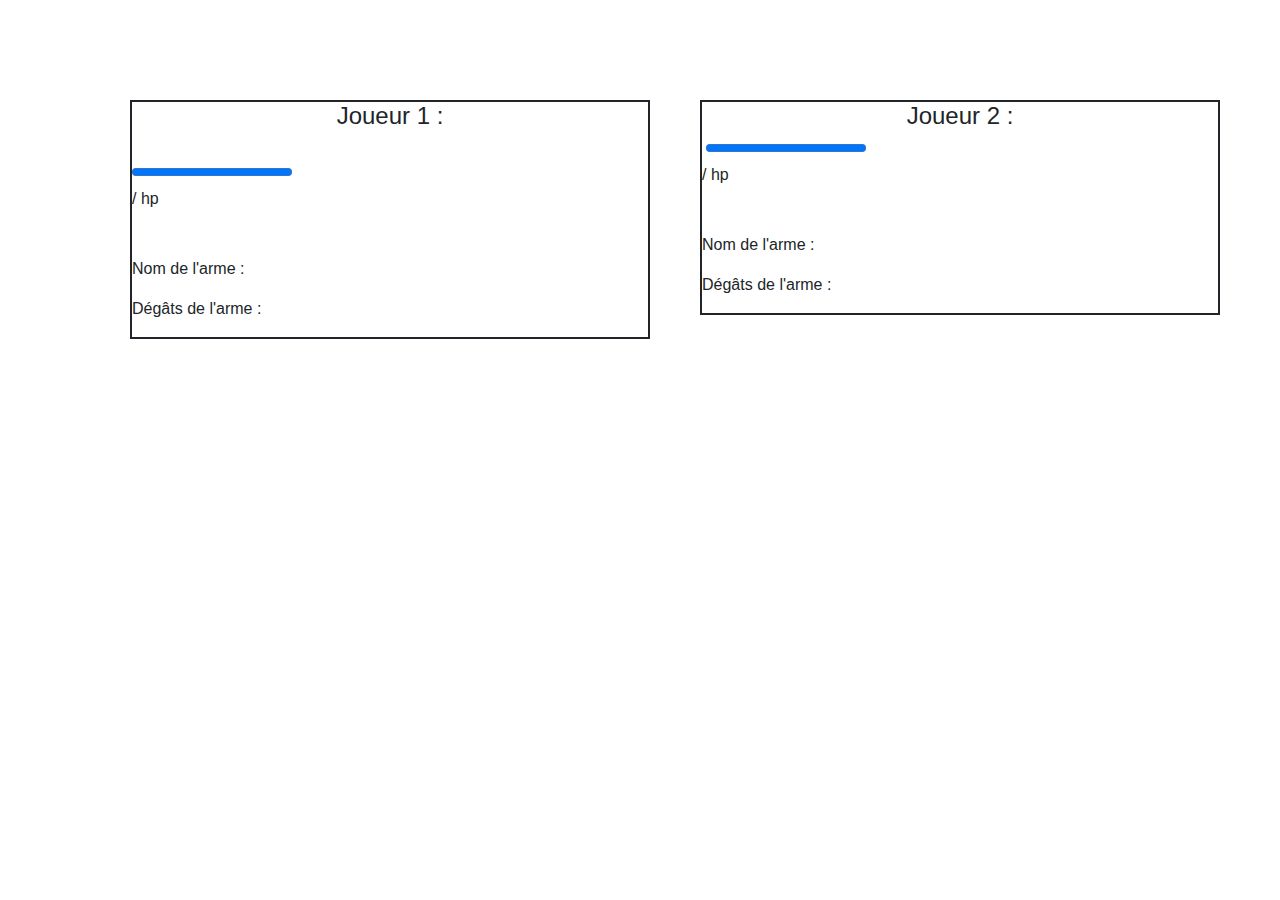
==== index.html @ 13294613 "OcrProjet6" ====
<!DOCTYPE html>
<html>
<head>
    <meta charset="utf-8"/>
    <title>Document</title>
    <link rel="stylesheet" href="styles/style.css"/>
        <link rel="stylesheet" href="https://stackpath.bootstrapcdn.com/bootstrap/4.3.1/css/bootstrap.min.css"
        integrity="sha384-ggOyR0iXCbMQv3Xipma34MD+dH/1fQ784/j6cY/iJTQUOhcWr7x9JvoRxT2MZw1T" crossorigin="anonymous">
</head>

<body>
<table>
    <tbody></tbody>
</table>
<div id='interface'>
    <div class="container">
        <div class="row">
            <div class="col-md-6 col-sm-12">
                <div id='interfaceP1'>
                    <h4 class='nom'>Joueur 1 : <span id="nameJ1"></span></h4>
                    <img id="imgPlayerJ1" src="" alt =""><br />
                    <progress max='100' value='100'></progress>
                    <p><span id="currentHpJ1"></span>/ <span id="totalHpJ1"></span> hp</p>
                    <img id="imgWeaponJ1" src="" alt="">
                    <p>Nom de l'arme : <span id="weaponNameJ1"></span></p>
                    <p>Dégâts de l'arme : <span id="weaponDamageJ1"></span></p>
                </div>
            </div>
            <div class="col-md-6 col-sm-12">
                <div id='interfaceP2'>
                    <h4 class='nom'>Joueur 2 : <span id="nameJ2"></span></h4>
                    <img id="imgPlayerJ2" src="" alt ="">
                    <progress max='100' value='100'></progress>
                    <p><span id="currentHpJ2"></span>/ <span id="totalHpJ2"></span> hp</p>
                    <img id="imgWeaponJ2" src="" alt="">
                    <p>Nom de l'arme : <span id="weaponNameJ2"></span></p>
                    <p>Dégâts de l'arme : <span id="weaponDamageJ2"></span></p>
                </div>
            </div>
        </div>
    </div>
</div>

<script
        src="https://code.jquery.com/jquery-3.2.1.min.js"
        integrity="sha256-hwg4gsxgFZhOsEEamdOYGBf13FyQuiTwlAQgxVSNgt4="
        crossorigin="anonymous"
></script>
<script src="JS/board.js" type="text/javascript"></script>
<script src="JS/player.js" type="text/javascript"></script>
<script src="JS/weapon.js" type="text/javascript"></script>
<script src="JS/fight.js" type="text/javascript"></script>
<script src="JS/main.js" type="text/javascript"></script>
</body>
</html>
---- styles/style.css ----
/***** ******/
/*   Home   */
/***** ******/
.dilucHome {
  width: 70%;
}
.razorHome {
  width: 70%;
}
/***** ******/
/*  Board   */
/***** ******/
.caseVide,
.caseObstacle {
  height: 65px;
  width: 65px;
  border: solid 2px;
  background-size: contain;
  background-repeat: no-repeat;
  text-align: center;
}
table {
  margin-top: 30px;
  margin-left: 20px;
  border-collapse: collapse;
  table-layout: fixed;
  float: left;
}
.caseObstacle {
  background-image: url("https://i.pinimg.com/originals/63/9e/e3/639ee336abefc1a6a1f40b97db9b409f.jpg");
}
.caseVide {
  background-image: url("https://i.pinimg.com/originals/4e/6c/39/4e6c395ecf5937912114f21606eac9ab.png");
}
.weaponBox {
  background-image: none;
}
.cellToClick {
  background-image: none;
  background-color: rgba(107, 204, 10, 0.774);
}
.cellToClick:hover {
  background-color: rgba(107, 204, 10, 0.349);
}

/***** ******/
/*  Player  */
/***** ******/
.Diluc {
  background-image: url("https://i.pinimg.com/564x/14/3c/ee/143cee249f14ef13091ea368ed6019d6.jpg") !important;
  background-size: cover;
  border: solid 2px;
}
.Childe {
  background-image: url("https://i.pinimg.com/474x/95/87/ae/9587aeacbe67dac6e10639677b4b635a.jpg") !important;
  background-size: cover;
  border: solid 2px;
}
.Razor {
  background-image: url("https://i.pinimg.com/564x/02/95/9b/02959b21ed97c5291e9926e3e89a5507.jpg") !important;
  background-size: cover;
  border: solid 2px;
}
.Jean {
  /* background-image: url(""); */
  background-size: cover;
  border: solid 2px;
}
.Chongyun {
  /* background-image: url(""); */
  background-size: cover;
  border: solid 2px;
}
.Xiangling {
  /* background-image: url(""); */
  background-size: cover;
  border: solid 2px;
}
.Parva {
  /* background-image: url(""); */
  background-size: cover;
  border: solid 2px;
}
/***** ******/
/*  Weapons */
/***** ******/
.ÉpéeDeNoob {
  background-image: url("https://encrypted-tbn0.gstatic.com/images?q=tbn:ANd9GcQB2zBPsUQYOlaIIhsDlZuSA325N9LfNUHD_g&usqp=CAU");
  background-size: cover;
  border: solid 2px;
}
.Ombre {
  background-image: url("https://uploadstatic.mihoyo.com/ys-obc/2020/07/17/75795471/de66a13513908e11123998c9783c6ff7_2333625586375398616.png");
  background-size: cover;
  border: solid 2px;
}
.Faucon {
  background-image: url("https://uploadstatic.mihoyo.com/ys-obc/2020/07/17/75795471/935c2d06ae29f29e51b902d131782b18_2130159045735761471.png");
  background-size: cover;
  border: solid 2px;
}
.JadeAilée {
  background-image: url("https://uploadstatic.mihoyo.com/ys-obc/2020/07/17/75795471/cda9841711c3d126c81a531a02e94953_3658752798229410879.png");
  background-size: cover;
  border: solid 2px;
}
.Dragon {
  background-image: url("https://uploadstatic.mihoyo.com/ys-obc/2020/07/17/75795471/b753959a45fc9989e39dd945e8769e4a_7246305538033198382.png");
  background-size: cover;
  border: solid 2px;
}
.VoûteAzur {
  background-image: url("https://uploadstatic.mihoyo.com/ys-obc/2020/09/17/75833613/fe7b0e7f80a4e1c9876d27b89cbc93ec_7612540813795607024.png");
  background-size: cover;
  border: solid 2px;
}
.MortDuLoup {
  background-image: url("https://uploadstatic.mihoyo.com/ys-obc/2020/07/17/75795471/22b30db150bfea372b73678157955047_2297579049732759021.png");
  background-size: cover;
  border: solid 2px;
}
.Flûte {
  background-image: url("https://uploadstatic.mihoyo.com/ys-obc/2020/07/17/75795471/cf572b27ab0c4934984f05af1307888e_8924902473808502556.png");
  background-size: cover;
  border: solid 2px;
}
/*****  ******/
/* Interface */
/*****  ******/
#interface {
  margin-left: 50px;
}
#interfaceP1,
#interfaceP2 {
  border: solid 2px;
  margin-top: 100px;
  margin-left: 20px;
}
#hpJ1 {
  margin-top: -4px;
  margin-left: 80px;
}
#imgWeaponJ1,
#imgWeaponJ2 {
  height: 100px;
  margin-top: 30px;
  margin-left: 70px;
}
#imgPlayerJ1,
#imgPlayerJ2 {
  height: 200px;
}
h4 {
  text-align: center;
}
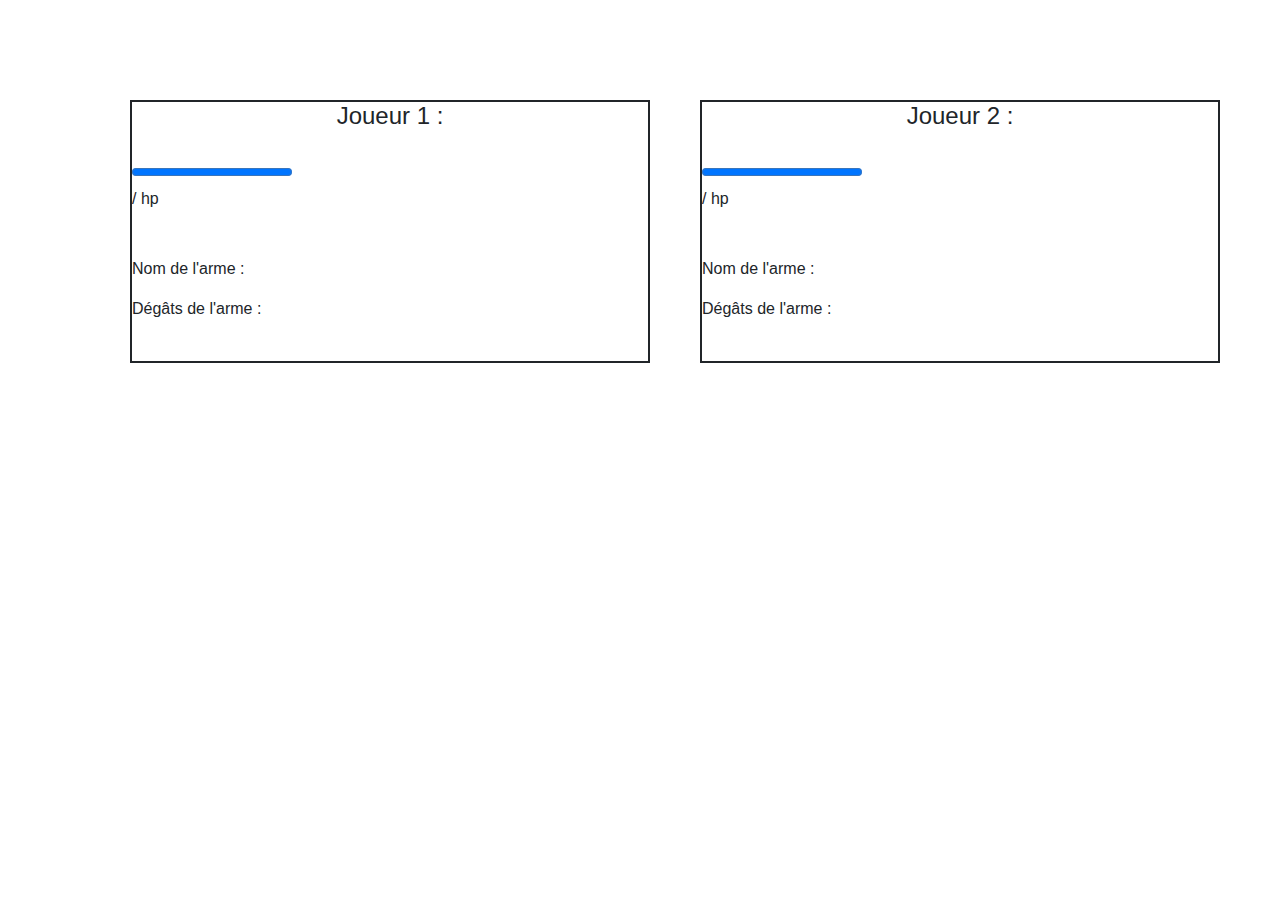
==== commit 46242b47: "OcrProjet6" ====
--- a/index.html
+++ b/index.html
@@ -23,18 +23,18 @@
                     <p><span id="currentHpJ1"></span>/ <span id="totalHpJ1"></span> hp</p>
                     <img id="imgWeaponJ1" src="" alt="">
                     <p>Nom de l'arme : <span id="weaponNameJ1"></span></p>
-                    <p>Dégâts de l'arme : <span id="weaponDamageJ1"></span></p>
+                    <p>Dégâts de l'arme : <span id="weaponDamageJ1"></span></p> <br />
                 </div>
             </div>
             <div class="col-md-6 col-sm-12">
                 <div id='interfaceP2'>
                     <h4 class='nom'>Joueur 2 : <span id="nameJ2"></span></h4>
-                    <img id="imgPlayerJ2" src="" alt ="">
+                    <img id="imgPlayerJ2" src="" alt =""><br />
                     <progress max='100' value='100'></progress>
                     <p><span id="currentHpJ2"></span>/ <span id="totalHpJ2"></span> hp</p>
                     <img id="imgWeaponJ2" src="" alt="">
                     <p>Nom de l'arme : <span id="weaponNameJ2"></span></p>
-                    <p>Dégâts de l'arme : <span id="weaponDamageJ2"></span></p>
+                    <p>Dégâts de l'arme : <span id="weaponDamageJ2"></span></p> <br />
                 </div>
             </div>
         </div>
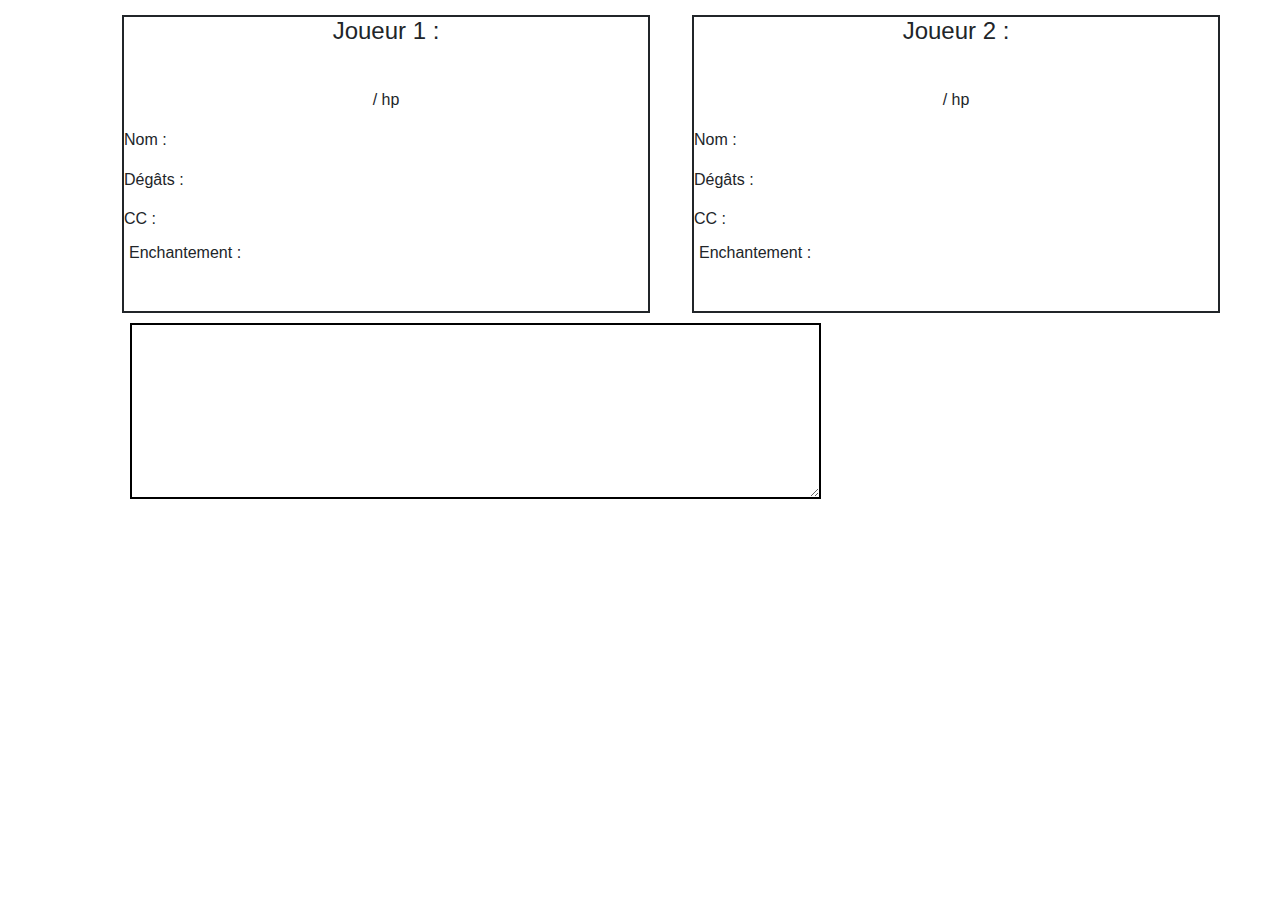
==== commit cdc1dd1f: "OcrProjet6" ====
--- a/index.html
+++ b/index.html
@@ -19,25 +19,30 @@
                 <div id='interfaceP1'>
                     <h4 class='nom'>Joueur 1 : <span id="nameJ1"></span></h4>
                     <img id="imgPlayerJ1" src="" alt =""><br />
-                    <progress max='100' value='100'></progress>
-                    <p><span id="currentHpJ1"></span>/ <span id="totalHpJ1"></span> hp</p>
+                    <p id="HpJ1"><span id="currentHpJ1"></span>/ <span id="totalHpJ1"></span> hp</p>
                     <img id="imgWeaponJ1" src="" alt="">
-                    <p>Nom de l'arme : <span id="weaponNameJ1"></span></p>
-                    <p>Dégâts de l'arme : <span id="weaponDamageJ1"></span></p> <br />
+                    <p>Nom : <br /><span id="weaponNameJ1"></span></p>
+                    <p>Dégâts : <span id="weaponDamageJ1"></span></p> <br />
+                    <p id="CCJ1">CC : <span id="criticalStrikeJ1"></span></p> <br />
+                    <p id="enchantmentJ1">Enchantement : <span id="awakeJ1"></span></p>
+                    <p id="place_btn1"></p>
                 </div>
             </div>
             <div class="col-md-6 col-sm-12">
                 <div id='interfaceP2'>
                     <h4 class='nom'>Joueur 2 : <span id="nameJ2"></span></h4>
                     <img id="imgPlayerJ2" src="" alt =""><br />
-                    <progress max='100' value='100'></progress>
-                    <p><span id="currentHpJ2"></span>/ <span id="totalHpJ2"></span> hp</p>
+                    <p id="HpJ2"><span id="currentHpJ2"></span>/ <span id="totalHpJ2"></span> hp</p>
                     <img id="imgWeaponJ2" src="" alt="">
-                    <p>Nom de l'arme : <span id="weaponNameJ2"></span></p>
-                    <p>Dégâts de l'arme : <span id="weaponDamageJ2"></span></p> <br />
+                    <p>Nom : <br /><span id="weaponNameJ2"></span></p>
+                    <p>Dégâts : <span id="weaponDamageJ2"></span></p> <br />
+                    <p id="CCJ2">CC : <span id="criticalStrikeJ2"></span></p> <br />
+                    <p id="enchantmentJ2">Enchantement : <span id="awakeJ2"></span></p>
+                    <p id="place_btn2"></p>
                 </div>
             </div>
         </div>
+        <textarea id="texte" rows="7" cols="72"></textarea>
     </div>
 </div>
 
--- a/styles/style.css
+++ b/styles/style.css
@@ -62,29 +62,30 @@
   border: solid 2px;
 }
 .Jean {
-  /* background-image: url(""); */
+  background-image: url("https://www.nautiljon.com/images/jeuxvideo_persos/00/78/jean_4587.jpg") !important;
   background-size: cover;
   border: solid 2px;
 }
 .Chongyun {
-  /* background-image: url(""); */
+  background-image: url("https://danbooru.donmai.us/data/sample/f8/1f/sample-f81f55f057067bed7f8eb128ba7ea4b0.jpg") !important;
   background-size: cover;
   border: solid 2px;
 }
 .Xiangling {
-  /* background-image: url(""); */
+  background-image: url("https://i.pinimg.com/originals/9f/89/bd/9f89bd7613917f4eb67704d3b929f1f2.jpg") !important;
   background-size: cover;
   border: solid 2px;
 }
-.Parva {
-  /* background-image: url(""); */
+.Albedo {
+  background-image: url("https://danbooru.donmai.us/data/sample/84/17/sample-8417d513eebf31a713ebc6faea6d042f.jpg") !important;
   background-size: cover;
   border: solid 2px;
 }
 /***** ******/
 /*  Weapons */
 /***** ******/
-.ÉpéeDeNoob {
+.ÉpéeDeNoob,
+.ÉpéeDeNoob1 {
   background-image: url("https://encrypted-tbn0.gstatic.com/images?q=tbn:ANd9GcQB2zBPsUQYOlaIIhsDlZuSA325N9LfNUHD_g&usqp=CAU");
   background-size: cover;
   border: solid 2px;
@@ -133,23 +134,51 @@
 #interfaceP1,
 #interfaceP2 {
   border: solid 2px;
-  margin-top: 100px;
-  margin-left: 20px;
+  margin-top: 15px;
+  margin-left: 12px;
+  padding-bottom: 30px;
 }
-#hpJ1 {
-  margin-top: -4px;
-  margin-left: 80px;
+#HpJ1,
+#HpJ2 {
+  text-align: center;
+  margin-top: 10px;
+}
+#CCJ1,
+#CCJ2 {
+  margin-top: -25px;
 }
 #imgWeaponJ1,
 #imgWeaponJ2 {
-  height: 100px;
+  height: 80px;
   margin-top: 30px;
-  margin-left: 70px;
+  margin-left: 20x;
+  float: left;
 }
 #imgPlayerJ1,
 #imgPlayerJ2 {
   height: 200px;
+  text-align: center;
 }
 h4 {
   text-align: center;
 }
+.button1 {
+  float: left;
+  margin-top: -10px;
+  margin-left: 30px;
+}
+.button2 {
+  float: right;
+  margin-top: -10px;
+  margin-right: 30px;
+}
+#enchantmentJ1,
+#enchantmentJ2 {
+  margin-top: -30px;
+  margin-left: 5px;
+}
+#texte {
+  margin-top: 10px;
+  margin-left: 20px;
+  border: solid 2px black;
+}
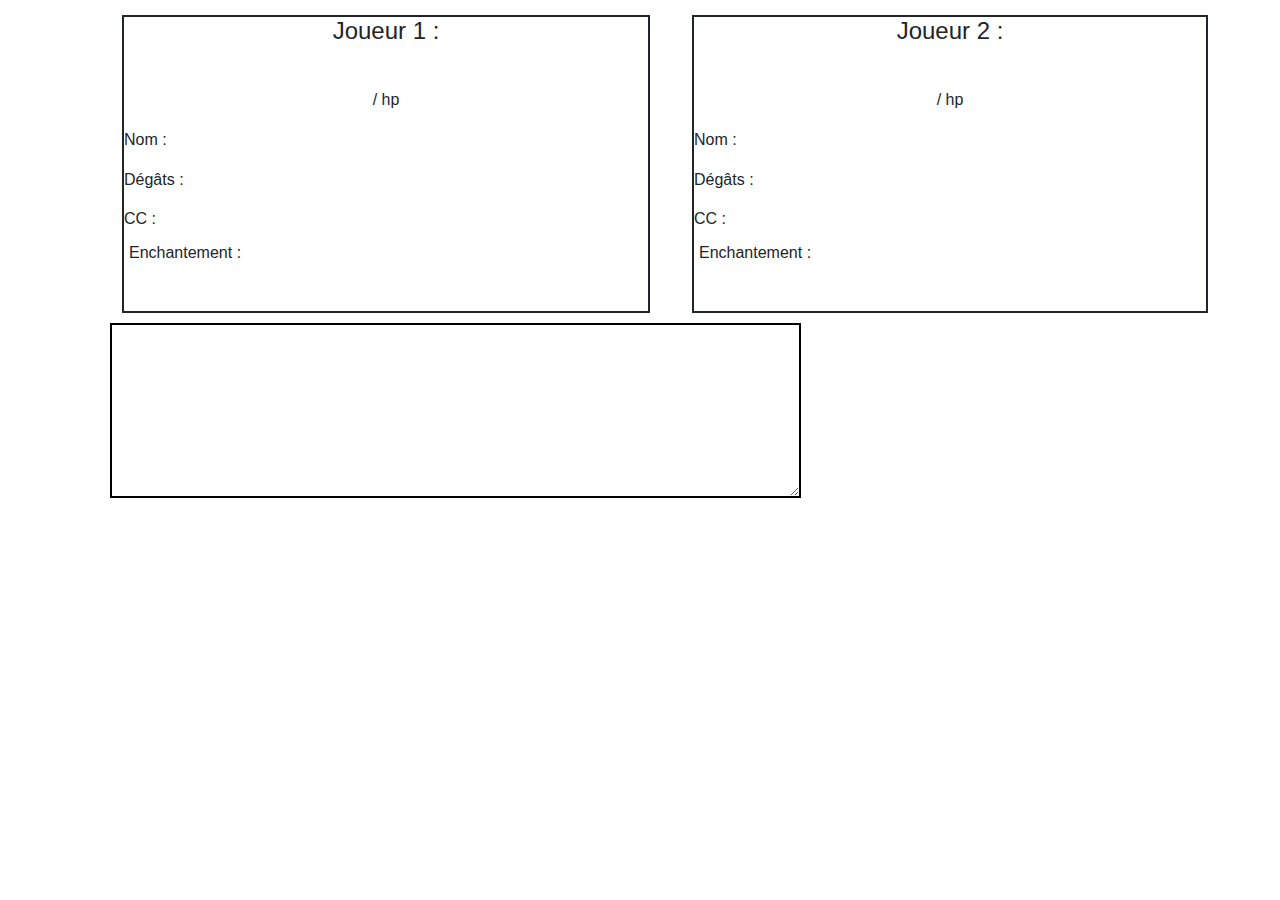
==== commit 2e36702b: "OcrProjet6" ====
--- a/index.html
+++ b/index.html
@@ -15,11 +15,11 @@
 <div id='interface'>
     <div class="container">
         <div class="row">
-            <div class="col-md-6 col-sm-12">
+            <div class="col-md-6 col-sm-6">
                 <div id='interfaceP1'>
                     <h4 class='nom'>Joueur 1 : <span id="nameJ1"></span></h4>
                     <img id="imgPlayerJ1" src="" alt =""><br />
-                    <p id="HpJ1"><span id="currentHpJ1"></span>/ <span id="totalHpJ1"></span> hp</p>
+                    <p id="HpJ1"><span id="currentHpJ1"></span> / <span id="totalHpJ1"></span> hp</p>
                     <img id="imgWeaponJ1" src="" alt="">
                     <p>Nom : <br /><span id="weaponNameJ1"></span></p>
                     <p>Dégâts : <span id="weaponDamageJ1"></span></p> <br />
@@ -28,21 +28,29 @@
                     <p id="place_btn1"></p>
                 </div>
             </div>
-            <div class="col-md-6 col-sm-12">
+            <div class="col-md-6 col-sm-6">
                 <div id='interfaceP2'>
                     <h4 class='nom'>Joueur 2 : <span id="nameJ2"></span></h4>
                     <img id="imgPlayerJ2" src="" alt =""><br />
-                    <p id="HpJ2"><span id="currentHpJ2"></span>/ <span id="totalHpJ2"></span> hp</p>
-                    <img id="imgWeaponJ2" src="" alt="">
-                    <p>Nom : <br /><span id="weaponNameJ2"></span></p>
-                    <p>Dégâts : <span id="weaponDamageJ2"></span></p> <br />
-                    <p id="CCJ2">CC : <span id="criticalStrikeJ2"></span></p> <br />
-                    <p id="enchantmentJ2">Enchantement : <span id="awakeJ2"></span></p>
+                    <p id="HpJ2"><span id="currentHpJ2"></span> / <span id="totalHpJ2"></span> hp</p>
+                    <div id="positionWeapon">
+                        <img id="imgWeaponJ2" src="" alt="">
+                        <p>Nom : <br /><span id="weaponNameJ2"></span></p>
+                        <p>Dégâts : <span id="weaponDamageJ2"></span></p> <br />
+                        <p id="CCJ2">CC : <span id="criticalStrikeJ2"></span></p> <br />
+                        <p id="enchantmentJ2">Enchantement : <span id="awakeJ2"></span></p>
+                    </div>
+
                     <p id="place_btn2"></p>
                 </div>
             </div>
         </div>
-        <textarea id="texte" rows="7" cols="72"></textarea>
+        <div class="row">
+            <div class="col-md-12 col-sm-12">
+                <textarea id="texte" cols="72" rows="10"></textarea>
+            </div>
+        </div>
+
     </div>
 </div>
 
--- a/styles/style.css
+++ b/styles/style.css
@@ -1,11 +1,42 @@
 /***** ******/
 /*   Home   */
 /***** ******/
+.dilucHome,
+.razorHome,
+.childeHome {
+  width: 35%;
+  /* float: right; */
+}
 .dilucHome {
-  width: 70%;
-}
-.razorHome {
-  width: 70%;
+  float: right;
+  margin-left: 15px;
+  margin-top: 10px;
+}
+.jeanHome,
+.chongyunHome,
+.xianglingHome,
+.albedoHome {
+  width: 30%;
+  float: right;
+}
+.persoHome {
+  text-align: center;
+  margin-top: 15px;
+}
+.col-md-3.col-sm-6 {
+  margin-top: 40px;
+}
+.btnHome  {
+  margin-bottom: 10px;
+}
+.descriptionPerso {
+  font-family: Georgia, "Times New Roman", Times, serif;
+  text-align: justify;
+  font-size: medium;
+}
+.carac {
+  text-align: left;
+  list-style-type: none;
 }
 /***** ******/
 /*  Board   */
@@ -138,6 +169,9 @@
   margin-left: 12px;
   padding-bottom: 30px;
 }
+#interfaceP2 {
+  margin-right: 12px;
+}
 #HpJ1,
 #HpJ2 {
   text-align: center;
@@ -178,7 +212,16 @@
   margin-left: 5px;
 }
 #texte {
+  border: solid 2px black;
   margin-top: 10px;
-  margin-left: 20px;
-  border: solid 2px black;
-}
+  height: 175px;
+}
+#zoneDeTexte {
+  text-align: left;
+}
+#currentHpJ1,
+#totalHpJ1,
+#currentHpJ2,
+#totalHpJ2 {
+  color: rgb(5, 5, 131);
+}
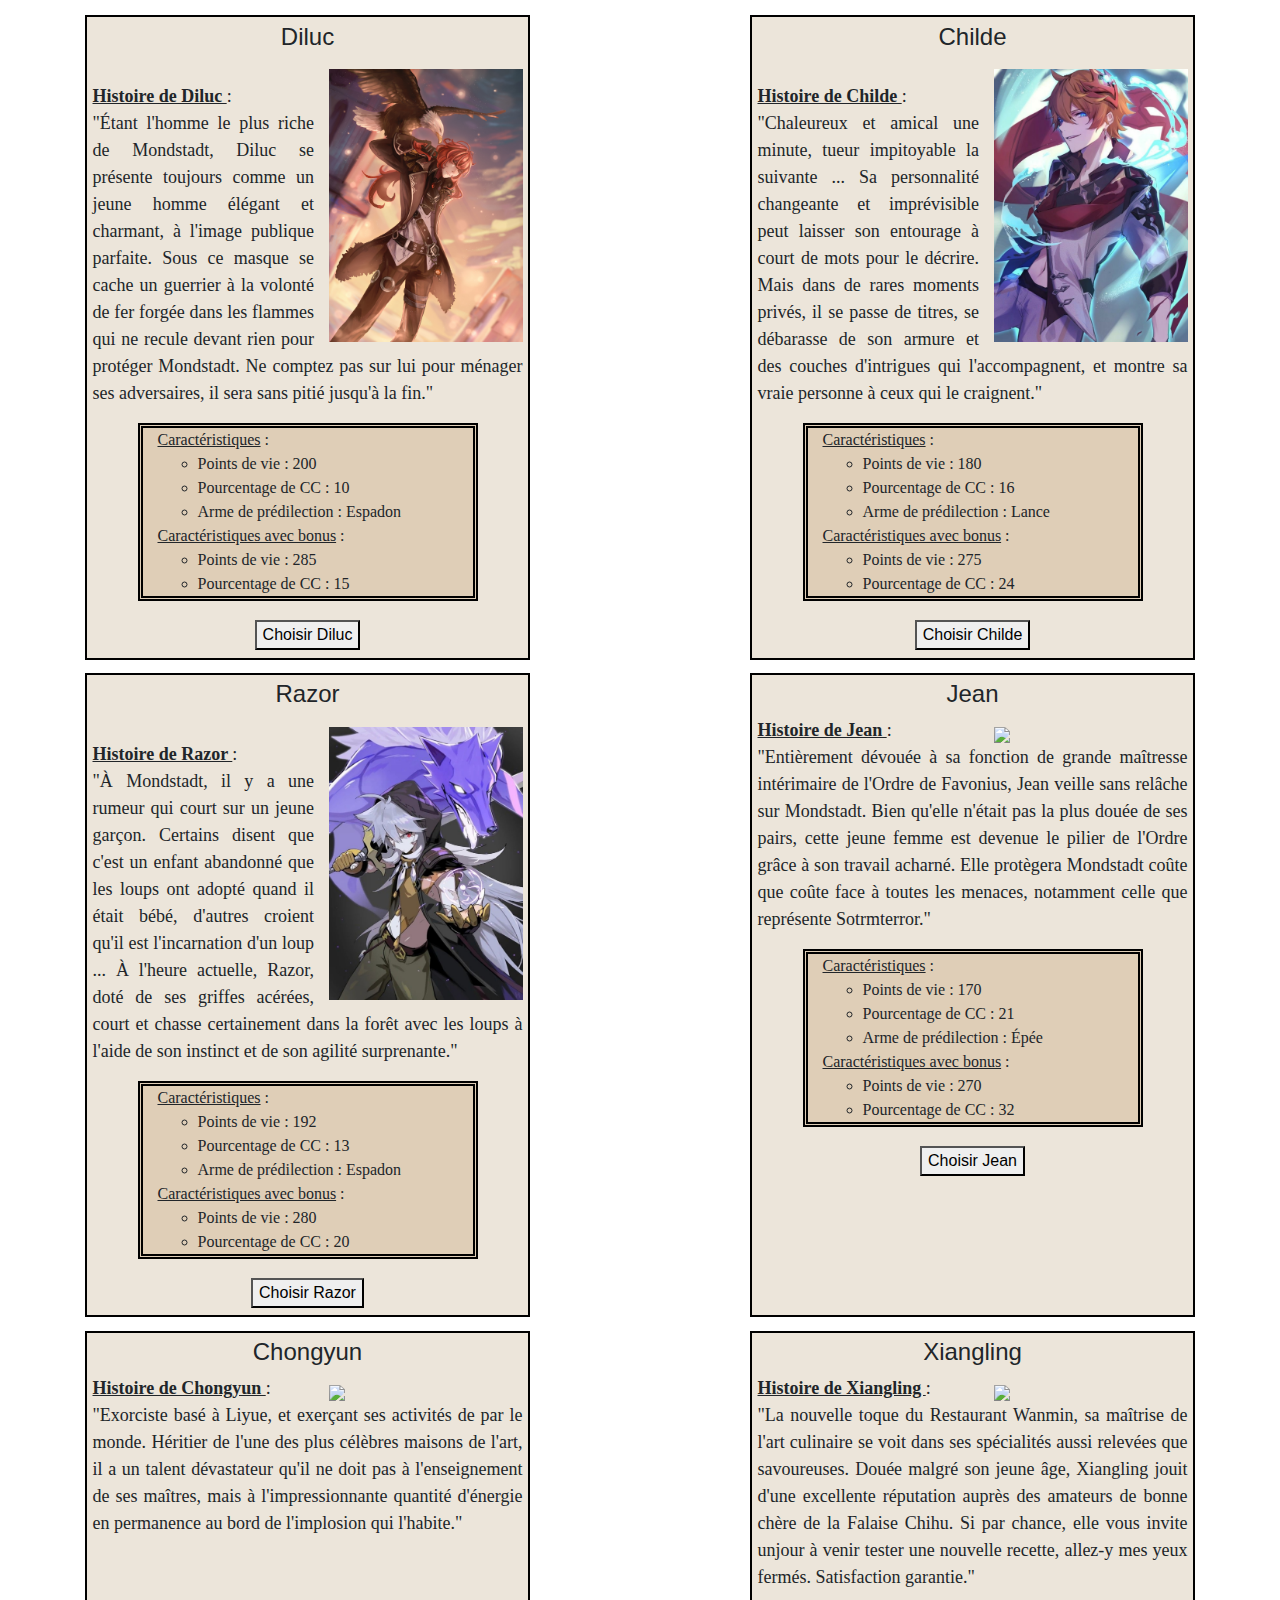
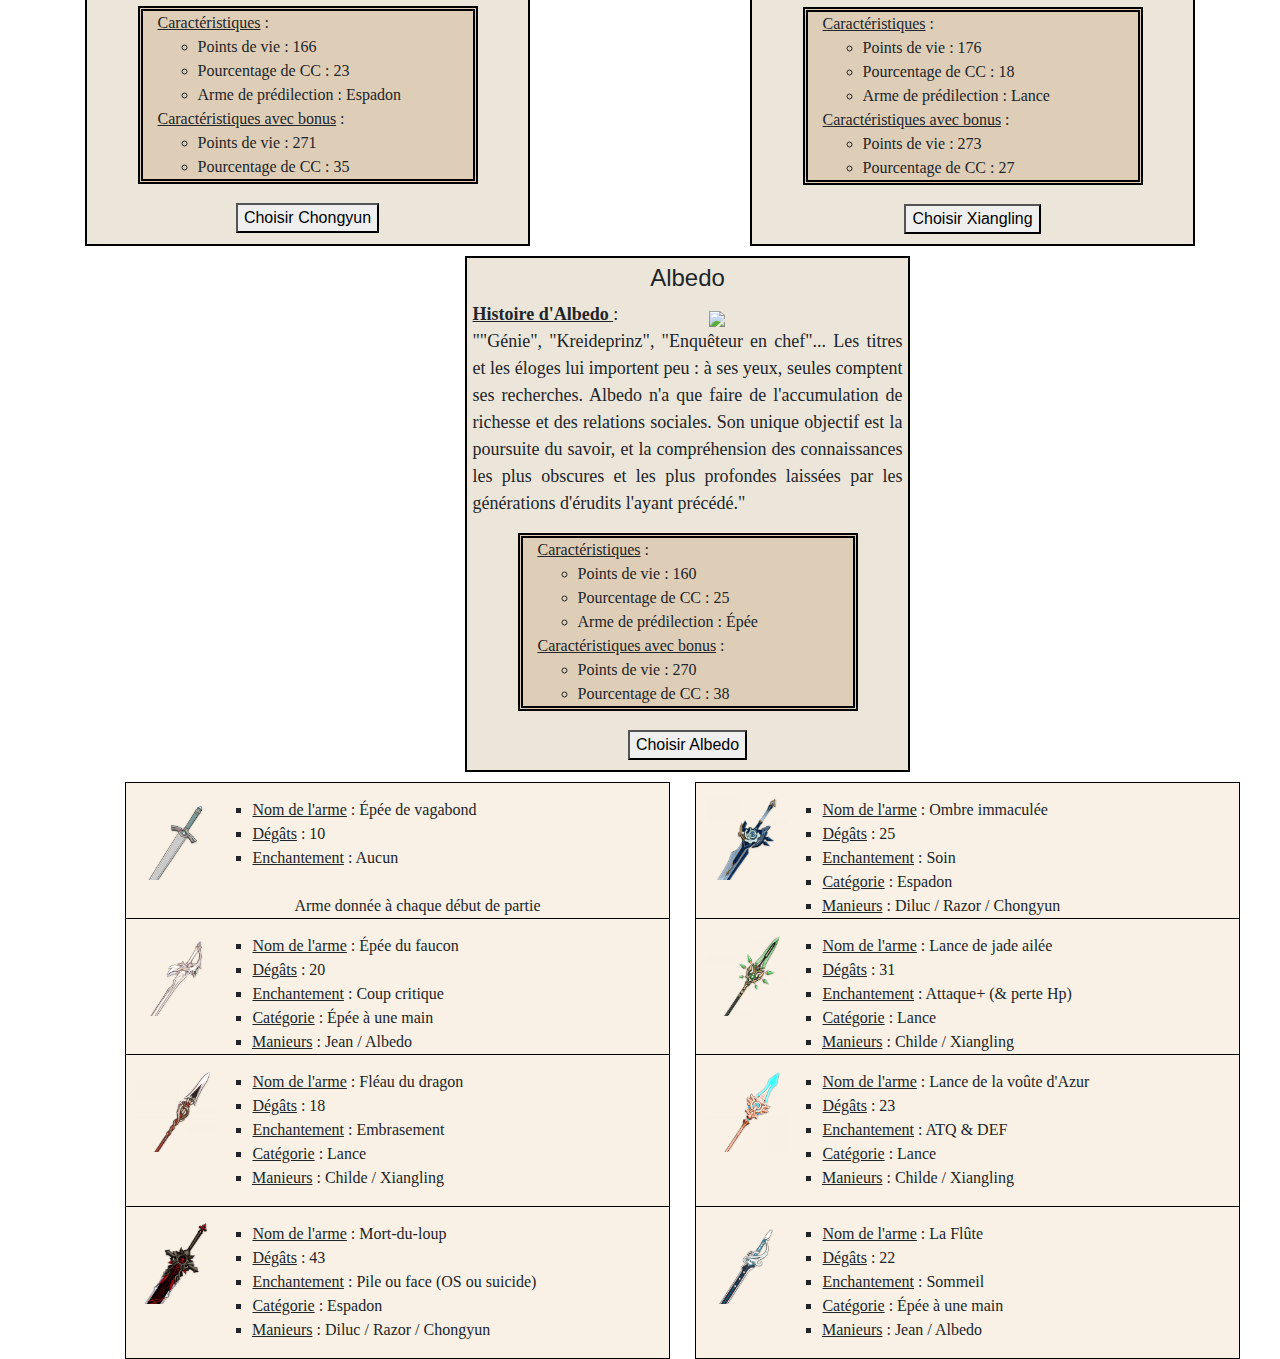
==== commit 47c89eb1: "OcrProjet6" ====
--- a/index.html
+++ b/index.html
@@ -1,68 +1,382 @@
 <!DOCTYPE html>
-<html>
-<head>
-    <meta charset="utf-8"/>
+<html lang="en">
+  <head>
+    <meta charset="UTF-8" />
     <title>Document</title>
-    <link rel="stylesheet" href="styles/style.css"/>
-        <link rel="stylesheet" href="https://stackpath.bootstrapcdn.com/bootstrap/4.3.1/css/bootstrap.min.css"
-        integrity="sha384-ggOyR0iXCbMQv3Xipma34MD+dH/1fQ784/j6cY/iJTQUOhcWr7x9JvoRxT2MZw1T" crossorigin="anonymous">
-</head>
+    <link rel="stylesheet" href="styles/style.css" />
+    <link
+      rel="stylesheet"
+      href="https://stackpath.bootstrapcdn.com/bootstrap/4.3.1/css/bootstrap.min.css"
+      integrity="sha384-ggOyR0iXCbMQv3Xipma34MD+dH/1fQ784/j6cY/iJTQUOhcWr7x9JvoRxT2MZw1T"
+      crossorigin="anonymous"
+    />
+  </head>
 
-<body>
-<table>
-    <tbody></tbody>
-</table>
-<div id='interface'>
+  <body>
     <div class="container">
-        <div class="row">
-            <div class="col-md-6 col-sm-6">
-                <div id='interfaceP1'>
-                    <h4 class='nom'>Joueur 1 : <span id="nameJ1"></span></h4>
-                    <img id="imgPlayerJ1" src="" alt =""><br />
-                    <p id="HpJ1"><span id="currentHpJ1"></span> / <span id="totalHpJ1"></span> hp</p>
-                    <img id="imgWeaponJ1" src="" alt="">
-                    <p>Nom : <br /><span id="weaponNameJ1"></span></p>
-                    <p>Dégâts : <span id="weaponDamageJ1"></span></p> <br />
-                    <p id="CCJ1">CC : <span id="criticalStrikeJ1"></span></p> <br />
-                    <p id="enchantmentJ1">Enchantement : <span id="awakeJ1"></span></p>
-                    <p id="place_btn1"></p>
-                </div>
-            </div>
-            <div class="col-md-6 col-sm-6">
-                <div id='interfaceP2'>
-                    <h4 class='nom'>Joueur 2 : <span id="nameJ2"></span></h4>
-                    <img id="imgPlayerJ2" src="" alt =""><br />
-                    <p id="HpJ2"><span id="currentHpJ2"></span> / <span id="totalHpJ2"></span> hp</p>
-                    <div id="positionWeapon">
-                        <img id="imgWeaponJ2" src="" alt="">
-                        <p>Nom : <br /><span id="weaponNameJ2"></span></p>
-                        <p>Dégâts : <span id="weaponDamageJ2"></span></p> <br />
-                        <p id="CCJ2">CC : <span id="criticalStrikeJ2"></span></p> <br />
-                        <p id="enchantmentJ2">Enchantement : <span id="awakeJ2"></span></p>
-                    </div>
+      <div class="placeBtnPlay"></div>
+      <div class="row">
+        <div class="col-md-5 col-sm-6">
+          <div class="persoHome">
+            <h4 class="h4home">Diluc</h4>
+            <img src="images/diluc.jpg" class="dilucHome" /><br />
+            <p class="descriptionPerso">
+              <strong><u>Histoire de Diluc </u></strong>: <br />
+              "Étant l'homme le plus riche de Mondstadt, Diluc se présente
+              toujours comme un jeune homme élégant et charmant, à l'image
+              publique parfaite. Sous ce masque se cache un guerrier à la
+              volonté de fer forgée dans les flammes qui ne recule devant rien
+              pour protéger Mondstadt. Ne comptez pas sur lui pour ménager ses
+              adversaires, il sera sans pitié jusqu'à la fin."
+            </p>
+            <ul class="carac">
+              <li>
+                <u>Caractéristiques</u> :
+                <ul>
+                  <li>Points de vie : 200</li>
+                  <li>Pourcentage de CC : 10</li>
+                  <li>Arme de prédilection : Espadon</li>
+                </ul>
+              </li>
+              <li>
+                <u>Caractéristiques avec bonus</u> :
+                <ul>
+                  <li>Points de vie : 285</li>
+                  <li>Pourcentage de CC : 15</li>
+                </ul>
+              </li>
+            </ul>
+            <button class="btnHome" onclick="getID(1);" style="margin-top: 3px">
+              Choisir Diluc
+            </button>
+          </div>
+        </div>
+        <div class="col-md-2"></div>
+        <div class="col-md-5 col-sm-6">
+          <div class="persoHome">
+            <h4 class="h4home">Childe</h4>
+            <img src="images/childe.jpg" class="childeHome" /><br />
+            <p class="descriptionPerso">
+              <strong><u>Histoire de Childe </u></strong>: <br />
+              "Chaleureux et amical une minute, tueur impitoyable la suivante
+              ... Sa personnalité changeante et imprévisible peut laisser son
+              entourage à court de mots pour le décrire. Mais dans de rares
+              moments privés, il se passe de titres, se débarasse de son armure
+              et des couches d'intrigues qui l'accompagnent, et montre sa vraie
+              personne à ceux qui le craignent."
+            </p>
+            <ul class="carac">
+              <li>
+                <u>Caractéristiques</u> :
+                <ul>
+                  <li>Points de vie : 180</li>
+                  <li>Pourcentage de CC : 16</li>
+                  <li>Arme de prédilection : Lance</li>
+                </ul>
+              </li>
+              <li>
+                <u>Caractéristiques avec bonus</u> :
+                <ul>
+                  <li>Points de vie : 275</li>
+                  <li>Pourcentage de CC : 24</li>
+                </ul>
+              </li>
+            </ul>
+            <button class="btnHome" onclick="getID(2);" style="margin-top: 3px">
+              Choisir Childe
+            </button>
+          </div>
+        </div>
+        <div class="col-md-5 col-sm-6">
+          <div class="persoHome">
+            <h4 class="h4home">Razor</h4>
+            <img src="images/razor.jpg" class="razorHome" /><br />
+            <p class="descriptionPerso">
+              <strong><u>Histoire de Razor </u></strong>: <br />
+              "À Mondstadt, il y a une rumeur qui court sur un jeune garçon.
+              Certains disent que c'est un enfant abandonné que les loups ont
+              adopté quand il était bébé, d'autres croient qu'il est
+              l'incarnation d'un loup ... À l'heure actuelle, Razor, doté de ses
+              griffes acérées, court et chasse certainement dans la forêt avec
+              les loups à l'aide de son instinct et de son agilité surprenante."
+            </p>
+            <ul class="carac">
+              <li>
+                <u>Caractéristiques</u> :
+                <ul>
+                  <li>Points de vie : 192</li>
+                  <li>Pourcentage de CC : 13</li>
+                  <li>Arme de prédilection : Espadon</li>
+                </ul>
+              </li>
+              <li>
+                <u>Caractéristiques avec bonus</u> :
+                <ul>
+                  <li>Points de vie : 280</li>
+                  <li>Pourcentage de CC : 20</li>
+                </ul>
+              </li>
+            </ul>
+            <button class="btnHome" onclick="getID(3);" style="margin-top: 3px">
+              Choisir Razor
+            </button>
+          </div>
+        </div>
+        <div class="col-md-2"></div>
+        <div class="col-md-5 col-sm-6">
+          <div class="persoHome">
+            <h4 class="h4home">Jean</h4>
+            <img src="images/Jean.jpg" class="jeanHome" />
+            <p class="descriptionPerso">
+              <strong><u>Histoire de Jean </u></strong>: <br />
+              "Entièrement dévouée à sa fonction de grande maîtresse intérimaire
+              de l'Ordre de Favonius, Jean veille sans relâche sur Mondstadt.
+              Bien qu'elle n'était pas la plus douée de ses pairs, cette jeune
+              femme est devenue le pilier de l'Ordre grâce à son travail
+              acharné. Elle protègera Mondstadt coûte que coûte face à toutes
+              les menaces, notamment celle que représente Sotrmterror."
+            </p>
+            <ul class="carac">
+              <li>
+                <u>Caractéristiques</u> :
+                <ul>
+                  <li>Points de vie : 170</li>
+                  <li>Pourcentage de CC : 21</li>
+                  <li>Arme de prédilection : Épée</li>
+                </ul>
+              </li>
+              <li>
+                <u>Caractéristiques avec bonus</u> :
+                <ul>
+                  <li>Points de vie : 270</li>
+                  <li>Pourcentage de CC : 32</li>
+                </ul>
+              </li>
+            </ul>
+            <button class="btnHome" onclick="getID(4);" style="margin-top: 3px">
+              Choisir Jean
+            </button>
+          </div>
+        </div>
+        <div class="col-md-5 col-sm-12">
+          <div class="persoHome">
+            <h4 class="h4home">Chongyun</h4>
+            <img src="images/Chongyun.jpg" class="chongyunHome" />
+            <p class="descriptionPerso">
+              <strong><u>Histoire de Chongyun </u></strong>: <br />
+              "Exorciste basé à Liyue, et exerçant ses activités de par le
+              monde. Héritier de l'une des plus célèbres maisons de l'art, il a
+              un talent dévastateur qu'il ne doit pas à l'enseignement de ses
+              maîtres, mais à l'impressionnante quantité d'énergie en permanence
+              au bord de l'implosion qui l'habite."
+            </p>
+            <ul class="carac" id="caracChong">
+              <li>
+                <u>Caractéristiques</u> :
+                <ul>
+                  <li>Points de vie : 166</li>
+                  <li>Pourcentage de CC : 23</li>
+                  <li>Arme de prédilection : Espadon</li>
+                </ul>
+              </li>
+              <li>
+                <u>Caractéristiques avec bonus</u> :
+                <ul>
+                  <li>Points de vie : 271</li>
+                  <li>Pourcentage de CC : 35</li>
+                </ul>
+              </li>
+            </ul>
+            <button class="btnHome" onclick="getID(5);" style="margin-top: 3px">
+              Choisir Chongyun
+            </button>
+          </div>
+        </div>
+        <div class="col-md-2"></div>
+        <div class="col-md-5 col-sm-12">
+          <div class="persoHome">
+            <h4 class="h4home">Xiangling</h4>
+            <img src="images/Xiangling.jpg" class="xianglingHome" />
+            <p class="descriptionPerso">
+              <strong><u>Histoire de Xiangling </u></strong>: <br />
+              "La nouvelle toque du Restaurant Wanmin, sa maîtrise de l'art
+              culinaire se voit dans ses spécialités aussi relevées que
+              savoureuses. Douée malgré son jeune âge, Xiangling jouit d'une
+              excellente réputation auprès des amateurs de bonne chère de la
+              Falaise Chihu. Si par chance, elle vous invite unjour à venir
+              tester une nouvelle recette, allez-y mes yeux fermés. Satisfaction
+              garantie."
+            </p>
+            <ul class="carac">
+              <li>
+                <u>Caractéristiques</u> :
+                <ul>
+                  <li>Points de vie : 176</li>
+                  <li>Pourcentage de CC : 18</li>
+                  <li>Arme de prédilection : Lance</li>
+                </ul>
+              </li>
+              <li>
+                <u>Caractéristiques avec bonus</u> :
+                <ul>
+                  <li>Points de vie : 273</li>
+                  <li>Pourcentage de CC : 27</li>
+                </ul>
+              </li>
+            </ul>
+            <button class="btnHome" onclick="getID(6);" style="margin-top: 3px">
+              Choisir Xiangling
+            </button>
+          </div>
+        </div>
+        <div class="col-md-4"></div>
+        <div class="col-md-5 col-sm-12">
+          <div class="persoHome">
+            <h4 class="h4home">Albedo</h4>
+            <img src="images/Albedo.jpg" class="albedoHome" />
+            <p class="descriptionPerso">
+              <strong><u>Histoire d'Albedo </u></strong>: <br />
+              ""Génie", "Kreideprinz", "Enquêteur en chef"... Les titres et les
+              éloges lui importent peu : à ses yeux, seules comptent ses
+              recherches. Albedo n'a que faire de l'accumulation de richesse et
+              des relations sociales. Son unique objectif est la poursuite du
+              savoir, et la compréhension des connaissances les plus obscures et
+              les plus profondes laissées par les générations d'érudits l'ayant
+              précédé."
+            </p>
+            <ul class="carac">
+              <li>
+                <u>Caractéristiques</u> :
+                <ul>
+                  <li>Points de vie : 160</li>
+                  <li>Pourcentage de CC : 25</li>
+                  <li>Arme de prédilection : Épée</li>
+                </ul>
+              </li>
+              <li>
+                <u>Caractéristiques avec bonus</u> :
+                <ul>
+                  <li>Points de vie : 270</li>
+                  <li>Pourcentage de CC : 38</li>
+                </ul>
+              </li>
+            </ul>
+            <button class="btnHome" onclick="getID(7);" style="margin-top: 3px">
+              Choisir Albedo
+            </button>
+          </div>
+        </div>
+        <div class="col-md-12 col-sm-12">
+          <div class="placeBtnPlay"></div>
+        </div>
+        <div class="col-md-6">
+          <div class="divWeapon" id="firstWeapon">
+            <img src="images/arme1.png" class="armeHome" />
+            <ul class="ulWeapon">
+              <li><u>Nom de l'arme</u> : Épée de vagabond</li>
+              <li><u>Dégâts</u> : 10</li>
+              <li><u>Enchantement</u> : Aucun</li>
+              <li class="liWeapon1">Arme donnée à chaque début de partie</li>
+            </ul>
+          </div>
+        </div>
+        <div class="col-md-6">
+          <div class="divWeapon" id="divWeapon2">
+            <img src="images/arme2.png" class="armeHome" />
+            <ul class="ulWeapon">
+              <li><u>Nom de l'arme</u> : Ombre immaculée</li>
+              <li><u>Dégâts</u> : 25</li>
+              <li><u>Enchantement</u> : Soin </li>
+              <li><u>Catégorie</u> : Espadon</li>
+              <li class="liWeapon2">
+                <u>Manieurs</u> : Diluc / Razor / Chongyun
+              </li>
+            </ul>
+          </div>
+        </div>
+        <div class="col-md-6">
+          <div class="divWeapon" id="divWeapon3">
+            <img src="images/arme3.png" class="armeHome" />
+            <ul class="ulWeapon">
+              <li><u>Nom de l'arme</u> : Épée du faucon</li>
+              <li><u>Dégâts</u> : 20</li>
+              <li><u>Enchantement</u> : Coup critique</li>
+              <li><u>Catégorie</u> : Épée à une main</li>
+              <li class="liWeapon2"><u>Manieurs</u> : Jean / Albedo</li>
+            </ul>
+          </div>
+        </div>
+        <div class="col-md-6">
+          <div class="divWeapon">
+            <img src="images/arme4.png" class="armeHome" />
+            <ul class="ulWeapon">
+              <li><u>Nom de l'arme</u> : Lance de jade ailée</li>
+              <li><u>Dégâts</u> : 31</li>
+              <li><u>Enchantement</u> : Attaque+ (& perte Hp)</li>
+              <li><u>Catégorie</u> : Lance</li>
+              <li class="liWeapon2"><u>Manieurs</u> : Childe / Xiangling</li>
+            </ul>
+          </div>
+        </div>
+        <div class="col-md-6">
+          <div class="divWeapon" id="divWeapon5">
+            <img src="images/arme5.png" class="armeHome" />
+            <ul class="ulWeapon">
+              <li><u>Nom de l'arme</u> : Fléau du dragon</li>
+              <li><u>Dégâts</u> : 18</li>
+              <li><u>Enchantement</u> : Embrasement</li>
+              <li><u>Catégorie</u> : Lance</li>
+              <li class="liWeapon2"><u>Manieurs</u> : Childe / Xiangling</li>
+            </ul>
+          </div>
+        </div>
+        <div class="col-md-6">
+          <div class="divWeapon" id="divWeapon6">
+            <img src="images/arme6.png" class="armeHome" />
+            <ul class="ulWeapon">
+              <li><u>Nom de l'arme</u> : Lance de la voûte d'Azur</li>
+              <li><u>Dégâts</u> : 23</li>
+              <li><u>Enchantement</u> : ATQ & DEF</li>
+              <li><u>Catégorie</u> : Lance</li>
+              <li class="liWeapon2"><u>Manieurs</u> : Childe / Xiangling</li>
+            </ul>
+          </div>
+        </div>
+        <div class="col-md-6">
+          <div class="divWeapon" id="divWeapon7">
+            <img src="images/arme7.png" class="armeHome" />
+            <ul class="ulWeapon">
+              <li><u>Nom de l'arme</u> : Mort-du-loup</li>
+              <li><u>Dégâts</u> : 43</li>
+              <li><u>Enchantement</u> : Pile ou face (OS ou suicide)</li>
+              <li><u>Catégorie</u> : Espadon</li>
+              <li class="liWeapon2">
+                <u>Manieurs</u> : Diluc / Razor / Chongyun
+              </li>
+            </ul>
+          </div>
+        </div>
+        <div class="col-md-6">
+          <div class="divWeapon" id="divWeapon8">
+            <img src="images/arme8.png" class="armeHome" />
+            <ul class="ulWeapon">
+              <li><u>Nom de l'arme</u> : La Flûte</li>
+              <li><u>Dégâts</u> : 22</li>
+              <li><u>Enchantement</u> : Sommeil</li>
+              <li><u>Catégorie</u> : Épée à une main</li>
+              <li class="liWeapon2"><u>Manieurs</u> : Jean / Albedo</li>
+            </ul>
+          </div>
+        </div>
+      </div>
+    </div>
 
-                    <p id="place_btn2"></p>
-                </div>
-            </div>
-        </div>
-        <div class="row">
-            <div class="col-md-12 col-sm-12">
-                <textarea id="texte" cols="72" rows="10"></textarea>
-            </div>
-        </div>
-
-    </div>
-</div>
-
-<script
-        src="https://code.jquery.com/jquery-3.2.1.min.js"
-        integrity="sha256-hwg4gsxgFZhOsEEamdOYGBf13FyQuiTwlAQgxVSNgt4="
-        crossorigin="anonymous"
-></script>
-<script src="JS/board.js" type="text/javascript"></script>
-<script src="JS/player.js" type="text/javascript"></script>
-<script src="JS/weapon.js" type="text/javascript"></script>
-<script src="JS/fight.js" type="text/javascript"></script>
-<script src="JS/main.js" type="text/javascript"></script>
-</body>
+    <pre id="contents"></pre>
+    <script
+      src="https://code.jquery.com/jquery-3.2.1.min.js"
+      integrity="sha256-hwg4gsxgFZhOsEEamdOYGBf13FyQuiTwlAQgxVSNgt4="
+      crossorigin="anonymous"
+    ></script>
+    <script src="JS/home.js"></script>
+  </body>
 </html>
--- a/styles/style.css
+++ b/styles/style.css
@@ -1,42 +1,108 @@
 /***** ******/
 /*   Home   */
 /***** ******/
+body {
+  width: 100%;
+  background-image: url("https://www.nawpic.com/media/2020/genshin-impact-nawpic-10-scaled.jpg") !important;
+  background-size: cover;
+  background-repeat: no-repeat;
+  background-attachment: fixed;
+}
 .dilucHome,
 .razorHome,
-.childeHome {
-  width: 35%;
-  /* float: right; */
-}
-.dilucHome {
-  float: right;
-  margin-left: 15px;
-  margin-top: 10px;
-}
+.childeHome,
 .jeanHome,
 .chongyunHome,
 .xianglingHome,
 .albedoHome {
-  width: 30%;
+  width: 45%;
   float: right;
+  margin-left: 15px;
+  margin-top: 10px;
 }
 .persoHome {
-  text-align: center;
-  margin-top: 15px;
+  height: 98%;
+  text-align: center;
+  margin-top: 15px;
+  border: 2px solid black;
+  padding: 5.5px;
+  background-color: rgb(233, 224, 212, 0.85);
 }
 .col-md-3.col-sm-6 {
   margin-top: 40px;
 }
 .btnHome  {
   margin-bottom: 10px;
+  margin-top: 50px;
 }
 .descriptionPerso {
   font-family: Georgia, "Times New Roman", Times, serif;
   text-align: justify;
-  font-size: medium;
+  font-size: 18px;
 }
 .carac {
   text-align: left;
   list-style-type: none;
+  border: 2px double black;
+  border-width: 5.5px;
+  margin-left: 45px;
+  margin-right: 45px;
+  padding-left: 15px;
+  background-color: rgb(223, 206, 183);
+}
+#caracChong {
+  margin-top: 69px;
+}
+.btn_play {
+  width: 75%;
+  margin-top: 8px;
+  margin-left: 190px;
+}
+.divWeapon {
+  margin-left: 40px;
+  margin-right: -45px;
+  margin-bottom: -16px;
+  border-top: 1.5px solid black;
+  border-right: 1.5px solid black;
+  border-left: 1.5px solid black;
+  background-color: rgba(248, 238, 222, 0.8);
+}
+.armeHome {
+  float: left;
+  width: 15%;
+  margin-left: 10px;
+  margin-top: 15px;
+  margin-right: 35px;
+}
+li {
+  font-family: Georgia, "Times New Roman", Times, serif;
+}
+.ulWeapon {
+  margin-top: 15px;
+  list-style-type: square;
+}
+.liWeapon1 {
+  list-style-type: none;
+  text-align: center;
+  margin-top: 24px;
+}
+#firstWeapon {
+  margin-top: 15px;
+}
+.liWeapon2 {
+  margin-left: 86px;
+}
+#divWeapon2 {
+  margin-top: 15px;
+}
+#divWeapon7,
+#divWeapon8 {
+  border-bottom: 1px solid black;
+  margin-top: 15px;
+}
+#divWeapon5,
+#divWeapon6 {
+  border-bottom: 1px solid black;
 }
 /***** ******/
 /*  Board   */
@@ -166,11 +232,12 @@
 #interfaceP2 {
   border: solid 2px;
   margin-top: 15px;
-  margin-left: 12px;
+  margin-left: -6px;
   padding-bottom: 30px;
+  background-color: rgb(233, 224, 212, 0.85);
 }
 #interfaceP2 {
-  margin-right: 12px;
+  margin-right: -6px;
 }
 #HpJ1,
 #HpJ2 {
@@ -215,8 +282,9 @@
   border: solid 2px black;
   margin-top: 10px;
   height: 175px;
-}
-#zoneDeTexte {
+  opacity: 80%;
+}
+#texte {
   text-align: left;
 }
 #currentHpJ1,
@@ -225,3 +293,90 @@
 #totalHpJ2 {
   color: rgb(5, 5, 131);
 }
+#placeBtnReplay {
+  margin-top: 10px;
+  text-align: center;
+}
+
+/******  ******/
+/* Responsive */
+/******  ******/
+
+@media screen and (max-width: 1199px) {
+  #interfaceP1,
+  #interfaceP2 {
+    margin-right: 0px;
+    margin-left: 0px;
+  }
+  .container {
+    padding-right: 0px !important;
+    margin-right: 15px !important;
+  }
+  table {
+    float: none;
+    margin-left: 200px;
+  }
+  .button1 {
+    margin-left: 120px;
+  }
+  .button2 {
+    margin-right: 120px;
+  }
+  #texte {
+    margin-left: 200px;
+  }
+  #imgPlayerJ1,
+  #imgPlayerJ2 {
+    margin-left: 100px;
+  }
+  .descriptionPerso {
+    display: none;
+  }
+  .dilucHome,
+  .razorHome,
+  .childeHome,
+  .jeanHome,
+  .chongyunHome,
+  .xianglingHome,
+  .albedoHome {
+    float: unset;
+    margin-bottom: 10px;
+  }
+  #caracChong {
+    margin-top: 0px;
+  }
+  .carac {
+    margin-left: 0px;
+    margin-right: 0px;
+  }
+  .liWeapon2 {
+    margin-left: 0px;
+  }
+}
+
+@media (max-width: 990px) {
+  .col-lg-6 {
+    max-width: 100% !important;
+    flex: 0 0 65% !important;
+  }
+  #texte {
+    margin-left: 0px;
+    width: 63.5%;
+  }
+  table {
+    margin-left: 150px;
+  }
+  #imgPlayerJ1,
+  #imgPlayerJ2 {
+    margin-left: 100px;
+  }
+  #divWeapon3 {
+    height: 100%;
+  }
+  #divWeapon5 {
+    height: 110%;
+  }
+  #divWeapon8 {
+    height: 100%;
+  }
+}
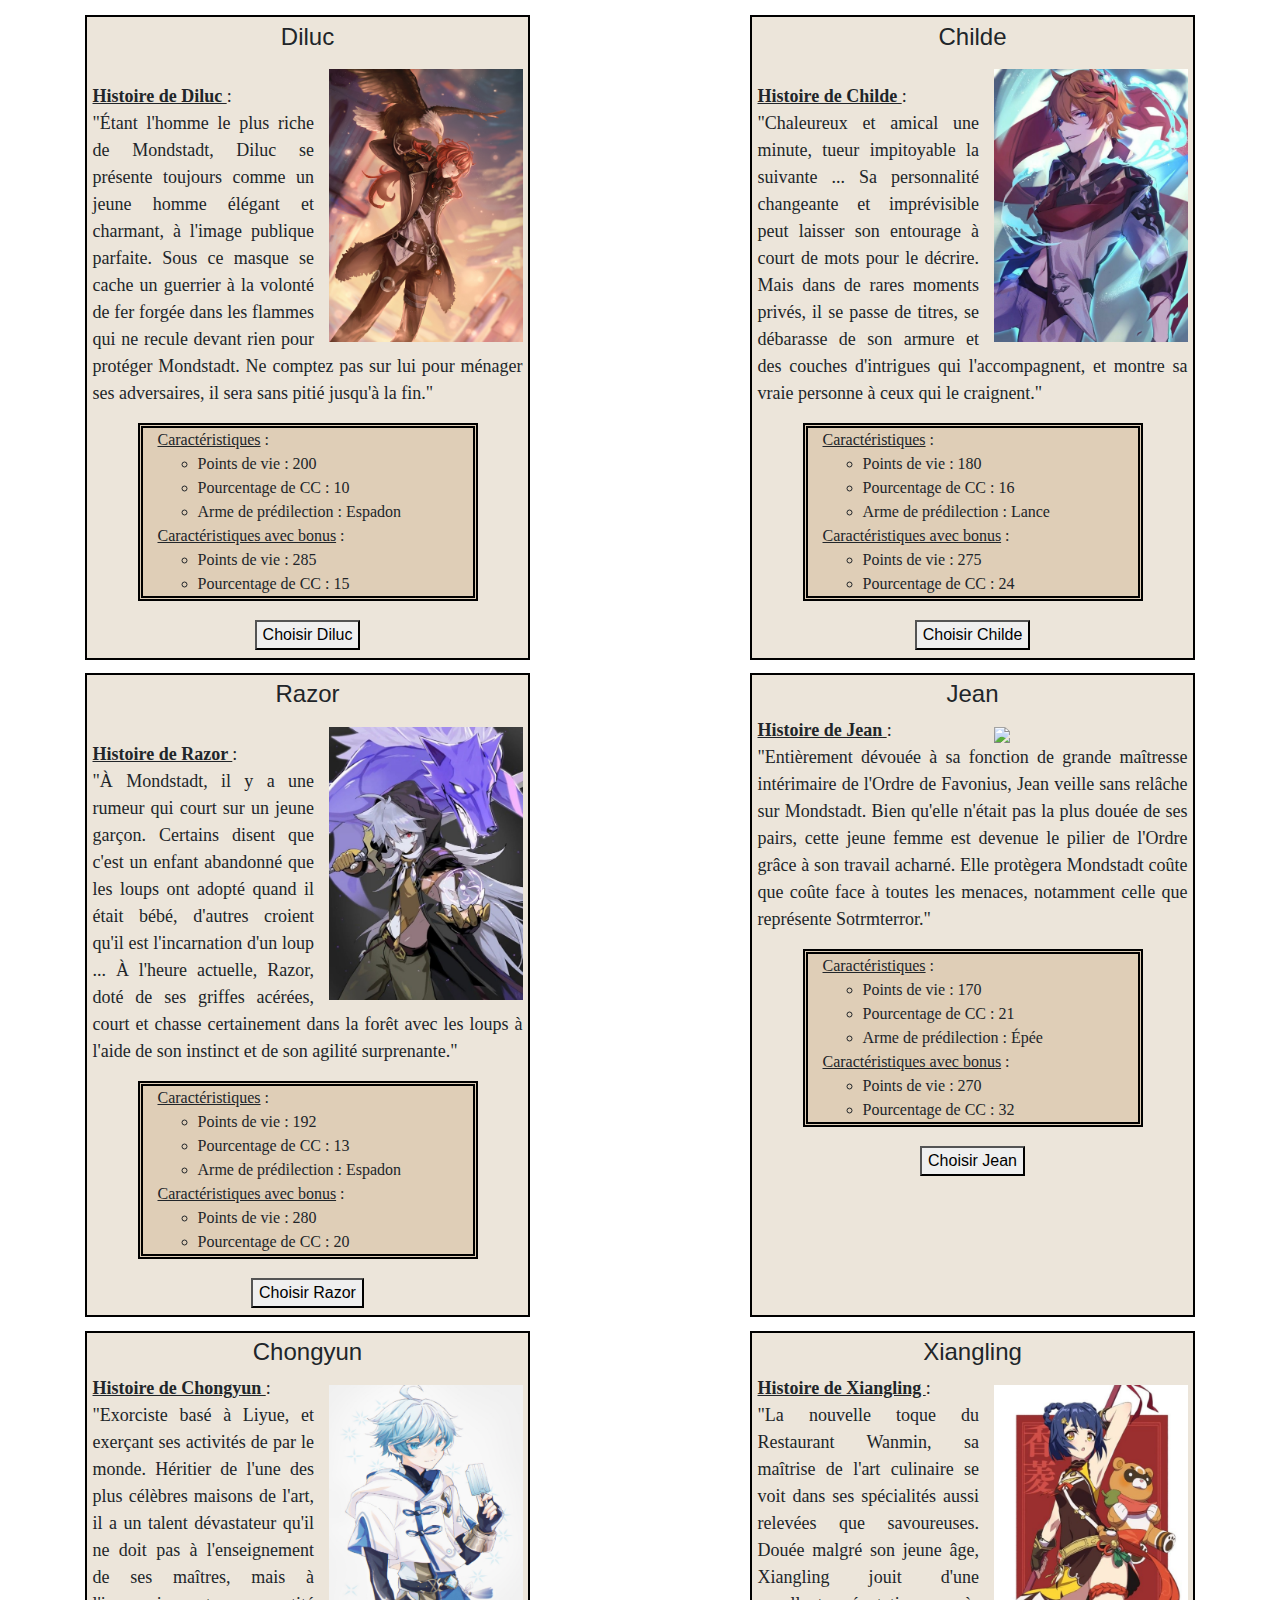
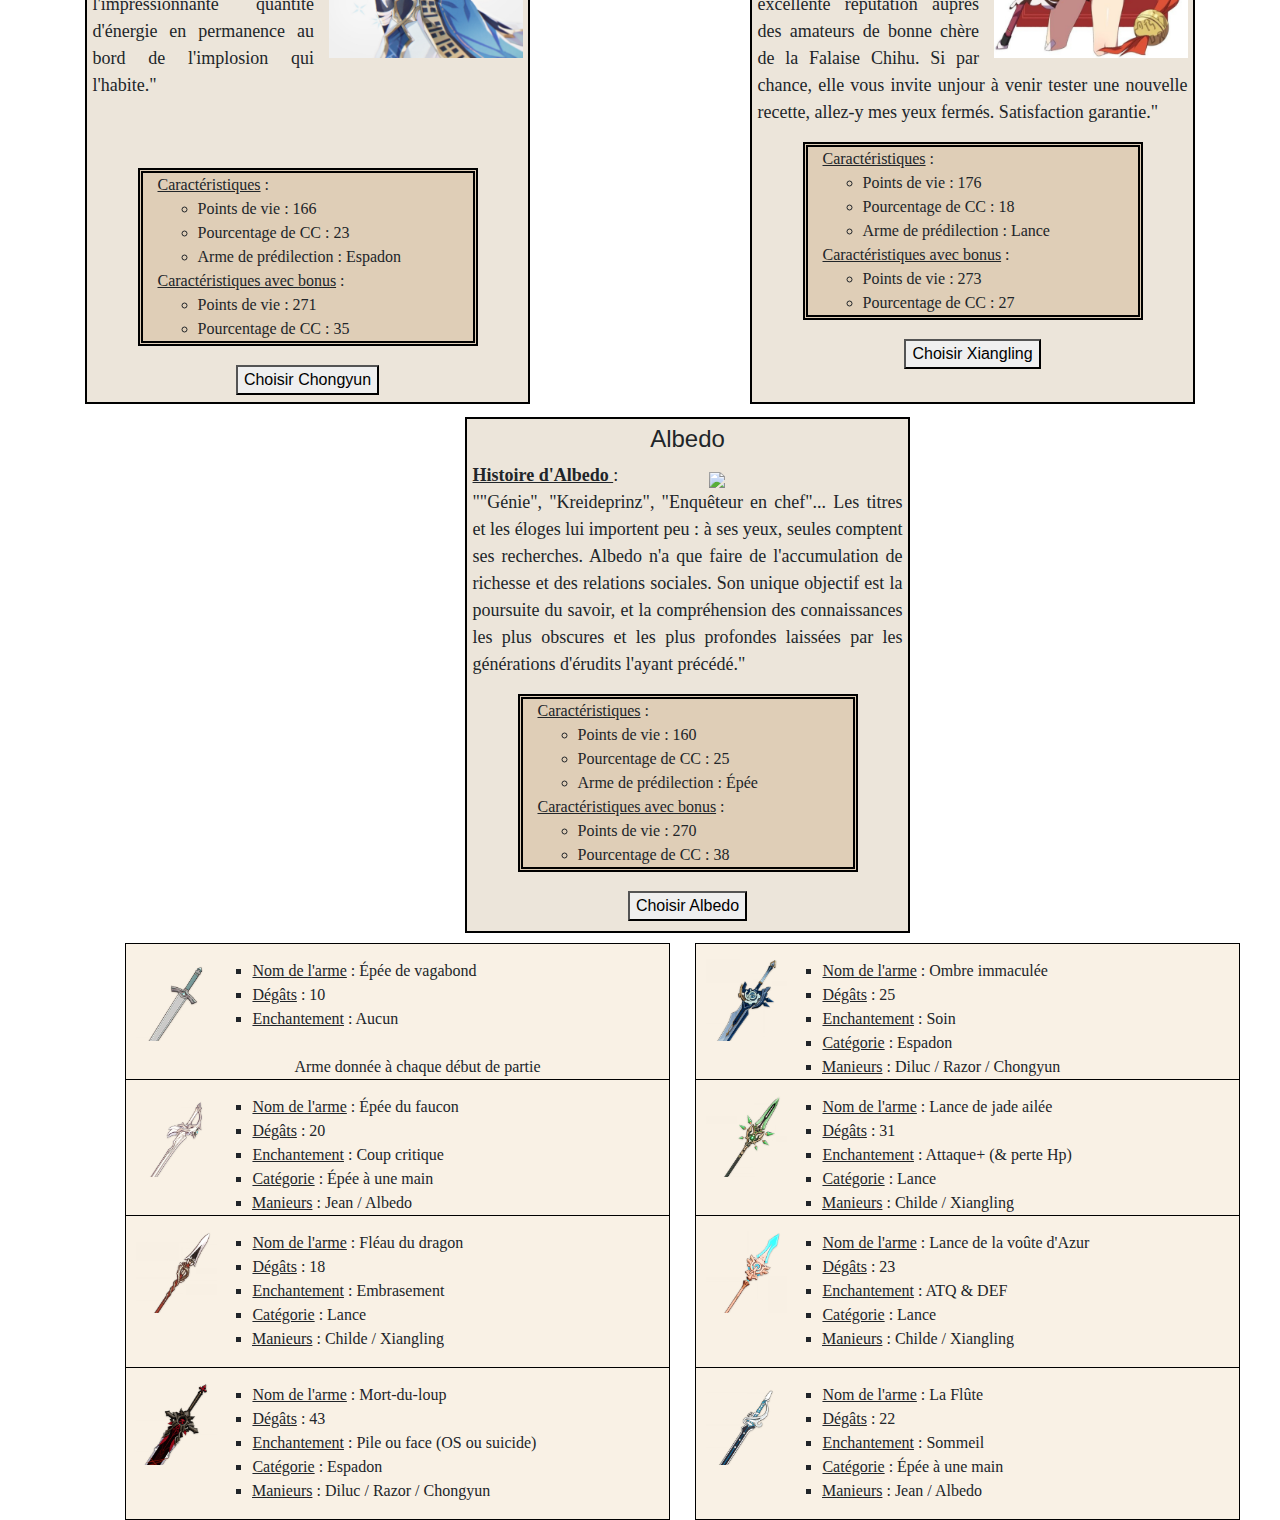
==== commit f8f7b380: "OcrProjet6" ====
--- a/index.html
+++ b/index.html
@@ -126,7 +126,7 @@
         <div class="col-md-5 col-sm-6">
           <div class="persoHome">
             <h4 class="h4home">Jean</h4>
-            <img src="images/Jean.jpg" class="jeanHome" />
+            <img src="images/jean.jpg" class="jeanHome" />
             <p class="descriptionPerso">
               <strong><u>Histoire de Jean </u></strong>: <br />
               "Entièrement dévouée à sa fonction de grande maîtresse intérimaire
@@ -161,7 +161,7 @@
         <div class="col-md-5 col-sm-12">
           <div class="persoHome">
             <h4 class="h4home">Chongyun</h4>
-            <img src="images/Chongyun.jpg" class="chongyunHome" />
+            <img src="images/chongyun.jpg" class="chongyunHome" />
             <p class="descriptionPerso">
               <strong><u>Histoire de Chongyun </u></strong>: <br />
               "Exorciste basé à Liyue, et exerçant ses activités de par le
@@ -196,7 +196,7 @@
         <div class="col-md-5 col-sm-12">
           <div class="persoHome">
             <h4 class="h4home">Xiangling</h4>
-            <img src="images/Xiangling.jpg" class="xianglingHome" />
+            <img src="images/xiangling.jpg" class="xianglingHome" />
             <p class="descriptionPerso">
               <strong><u>Histoire de Xiangling </u></strong>: <br />
               "La nouvelle toque du Restaurant Wanmin, sa maîtrise de l'art
@@ -233,7 +233,7 @@
         <div class="col-md-5 col-sm-12">
           <div class="persoHome">
             <h4 class="h4home">Albedo</h4>
-            <img src="images/Albedo.jpg" class="albedoHome" />
+            <img src="images/albedo.jpg" class="albedoHome" />
             <p class="descriptionPerso">
               <strong><u>Histoire d'Albedo </u></strong>: <br />
               ""Génie", "Kreideprinz", "Enquêteur en chef"... Les titres et les
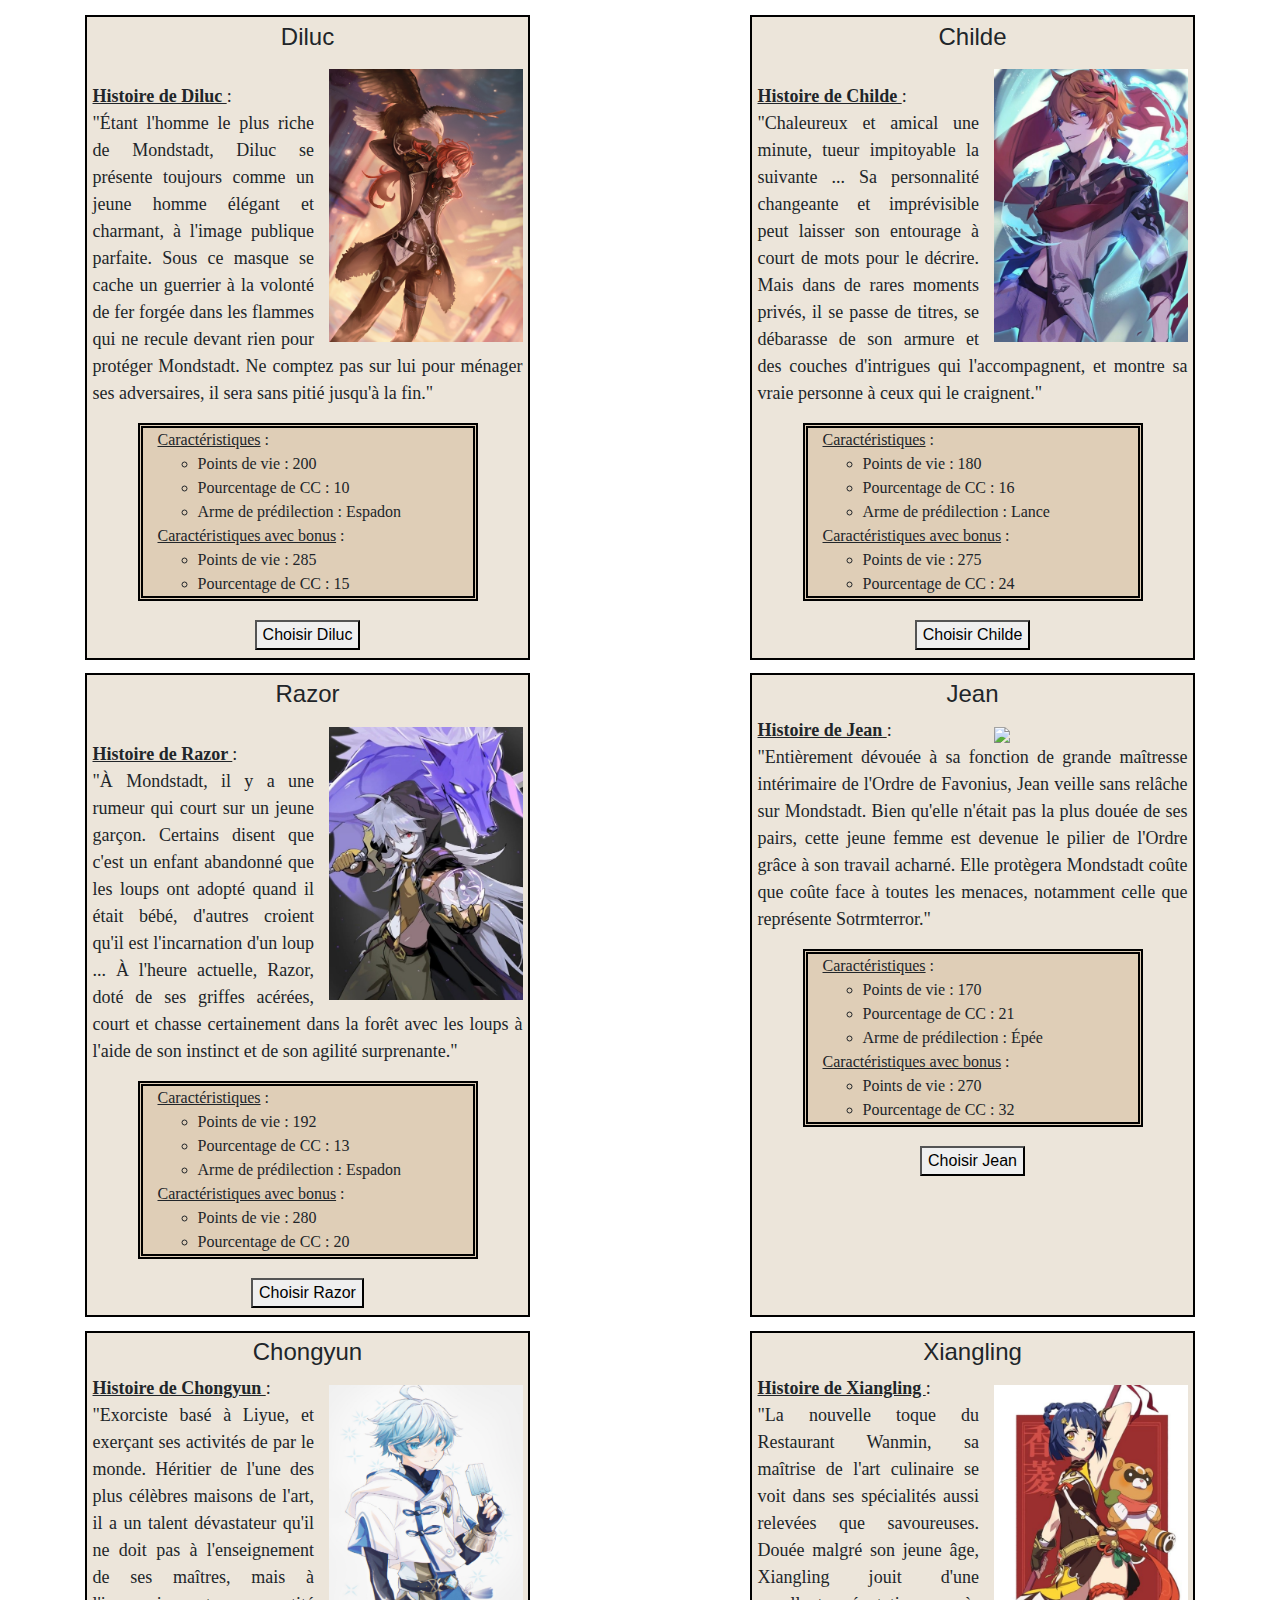
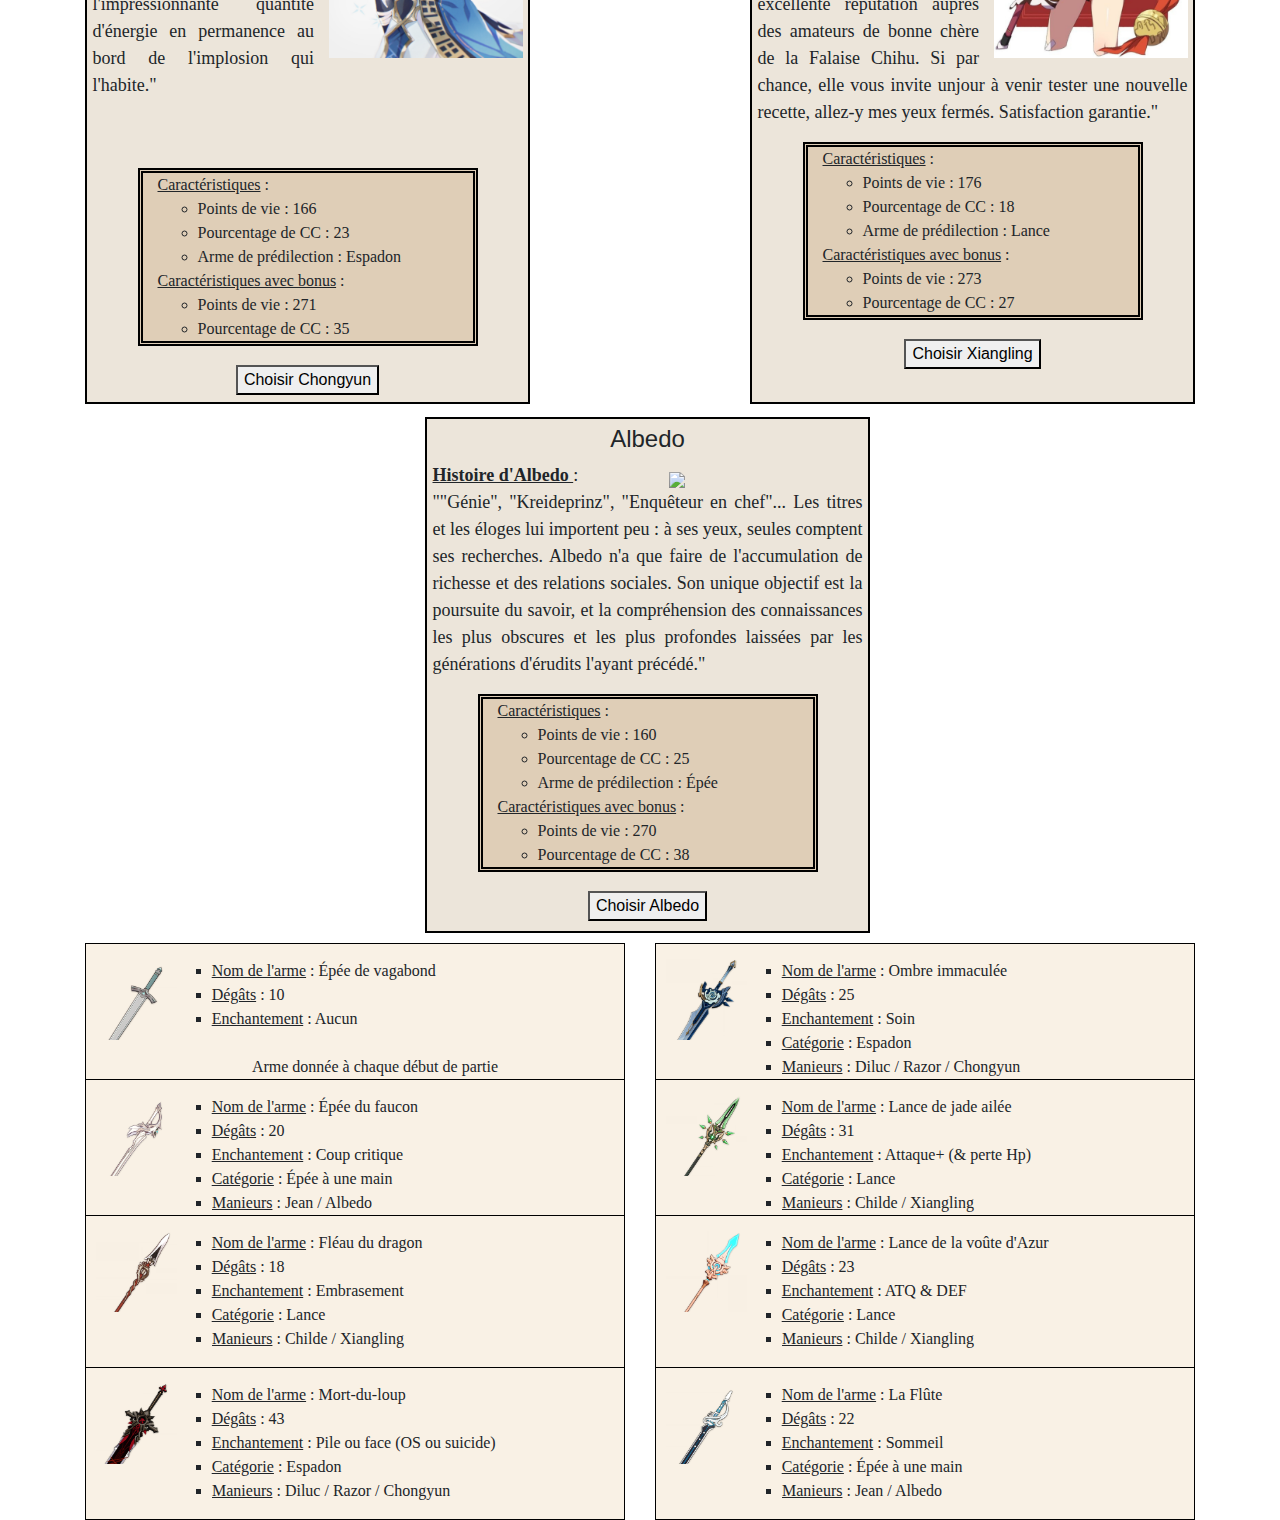
==== commit 2af2d403: "Update index.html" ====
--- a/index.html
+++ b/index.html
@@ -2,7 +2,7 @@
 <html lang="en">
   <head>
     <meta charset="UTF-8" />
-    <title>Document</title>
+    <title>Turn-based board game</title>
     <link rel="stylesheet" href="styles/style.css" />
     <link
       rel="stylesheet"
@@ -10,9 +10,10 @@
       integrity="sha384-ggOyR0iXCbMQv3Xipma34MD+dH/1fQ784/j6cY/iJTQUOhcWr7x9JvoRxT2MZw1T"
       crossorigin="anonymous"
     />
+    <link rel="icon" href="favicon.ico" />
   </head>
 
-  <body>
+  <body class="bodyIndex">
     <div class="container">
       <div class="placeBtnPlay"></div>
       <div class="row">
@@ -231,7 +232,7 @@
         </div>
         <div class="col-md-4"></div>
         <div class="col-md-5 col-sm-12">
-          <div class="persoHome">
+          <div class="persoHome" id="homeAlbedo">
             <h4 class="h4home">Albedo</h4>
             <img src="images/albedo.jpg" class="albedoHome" />
             <p class="descriptionPerso">
--- a/styles/style.css
+++ b/styles/style.css
@@ -56,11 +56,9 @@
 .btn_play {
   width: 75%;
   margin-top: 8px;
-  margin-left: 190px;
+  margin-left: 145px;
 }
 .divWeapon {
-  margin-left: 40px;
-  margin-right: -45px;
   margin-bottom: -16px;
   border-top: 1.5px solid black;
   border-right: 1.5px solid black;
@@ -103,6 +101,10 @@
 #divWeapon5,
 #divWeapon6 {
   border-bottom: 1px solid black;
+}
+#homeAlbedo {
+  margin-left: -40px;
+  margin-right: 40px;
 }
 /***** ******/
 /*  Board   */
@@ -352,6 +354,9 @@
   .liWeapon2 {
     margin-left: 0px;
   }
+  .bodyIndex {
+    margin-left: -120px;
+  }
 }
 
 @media (max-width: 990px) {
@@ -379,4 +384,22 @@
   #divWeapon8 {
     height: 100%;
   }
-}
+  .bodyIndex {
+    margin-left: -130px;
+  }
+  .btn_play {
+    margin-left: 90px;
+  }
+  #homeAlbedo {
+    margin-left: -28px;
+    margin-right: 28px;
+  }
+  .divWeapon {
+    margin-left: 0px;
+    margin-right: -5px;
+  }
+  #placeBtnReplay {
+    text-align: none;
+    margin-left: 150px;
+  }
+}
